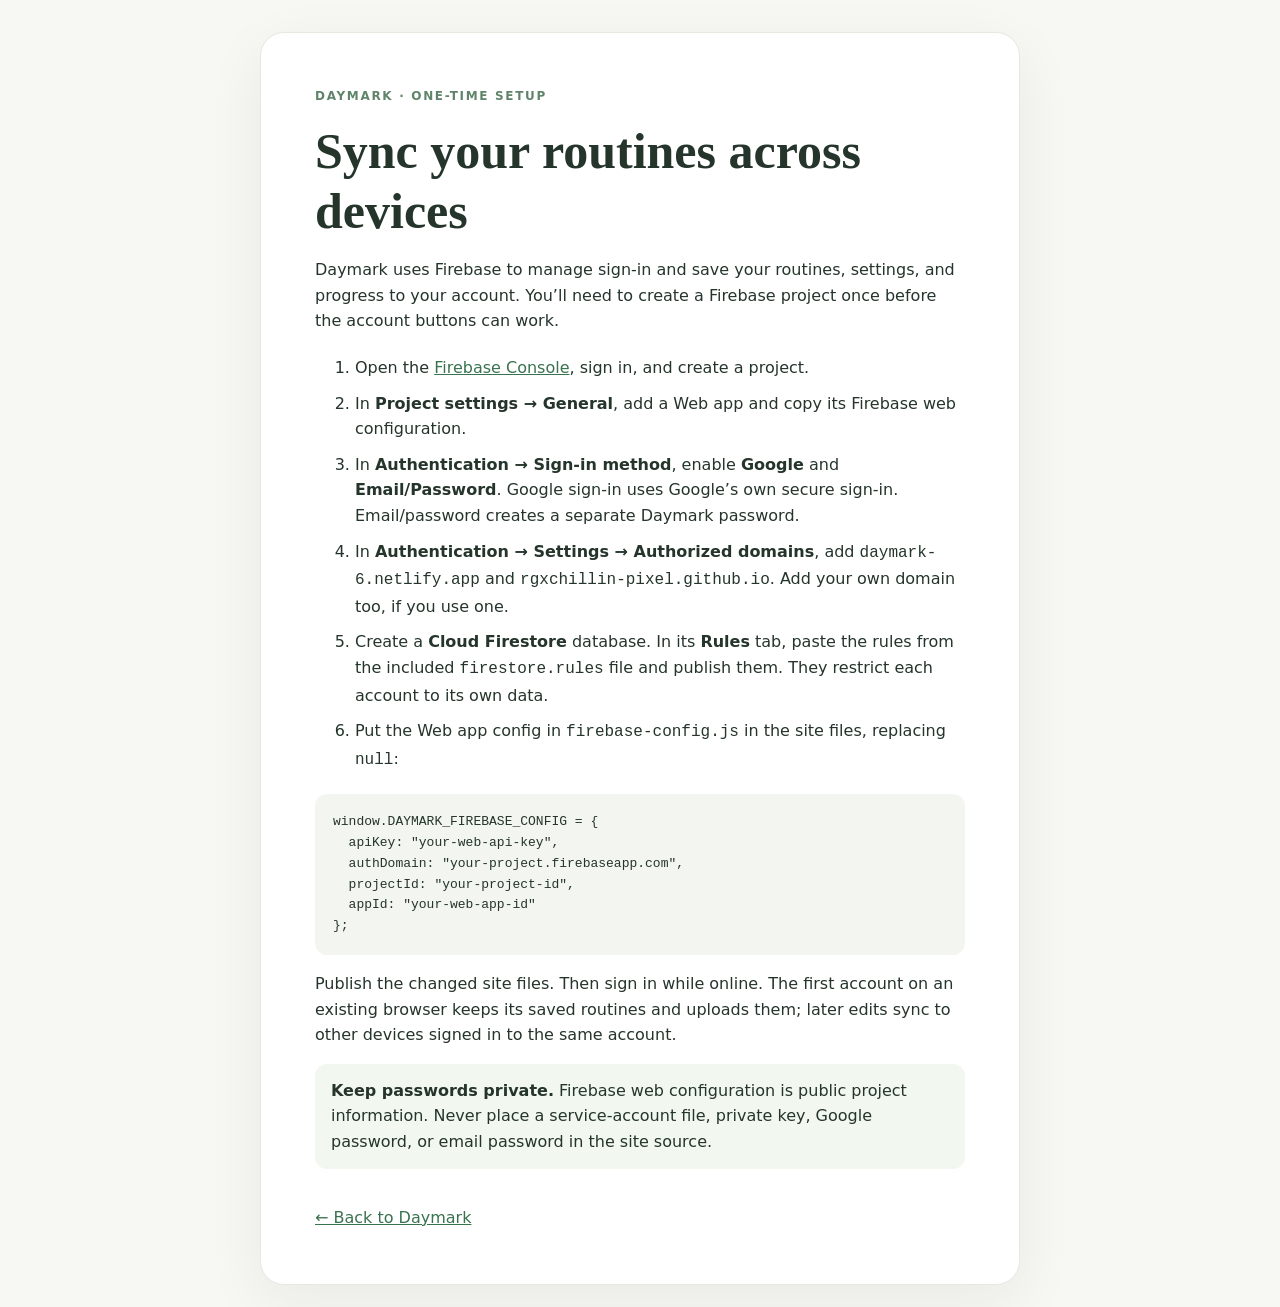
==== firebase-setup.html @ 9e7dbb24 "Add Firebase account sync and setup guide" ====
<!doctype html>
<html lang="en">
<head>
  <meta charset="utf-8"><meta name="viewport" content="width=device-width, initial-scale=1">
  <meta name="theme-color" content="#f7f7f4"><title>Set up Daymark accounts</title>
  <style>
    :root{font-family:system-ui,-apple-system,"Segoe UI",sans-serif;color:#25352b;background:#f7f7f4;line-height:1.6}*{box-sizing:border-box}body{margin:0;padding:32px 18px}.card{max-width:760px;margin:auto;padding:clamp(24px,5vw,54px);background:white;border:1px solid #e8e8df;border-radius:24px;box-shadow:0 18px 60px #23382510}a{color:#39724e}h1,h2{font-family:Georgia,serif;line-height:1.2}h1{font-size:clamp(34px,6vw,50px);margin:.3em 0}h2{font-size:23px;margin-top:32px}.eyebrow{font-size:12px;font-weight:700;letter-spacing:.14em;color:#60846a}li{padding:5px 0}code,pre{font-family:ui-monospace,Consolas,monospace}pre{padding:18px;overflow:auto;background:#f3f5f0;border-radius:12px;font-size:13px}.note{padding:14px 16px;background:#f2f7f0;border-radius:12px} .back{display:inline-block;margin-top:20px}
  </style>
</head>
<body><main class="card">
  <div class="eyebrow">DAYMARK · ONE-TIME SETUP</div><h1>Sync your routines across devices</h1>
  <p>Daymark uses Firebase to manage sign-in and save your routines, settings, and progress to your account. You’ll need to create a Firebase project once before the account buttons can work.</p>
  <ol>
    <li>Open the <a href="https://console.firebase.google.com/" target="_blank" rel="noopener">Firebase Console</a>, sign in, and create a project.</li>
    <li>In <b>Project settings → General</b>, add a Web app and copy its Firebase web configuration.</li>
    <li>In <b>Authentication → Sign-in method</b>, enable <b>Google</b> and <b>Email/Password</b>. Google sign-in uses Google’s own secure sign-in. Email/password creates a separate Daymark password.</li>
    <li>In <b>Authentication → Settings → Authorized domains</b>, add <code>daymark-6.netlify.app</code> and <code>rgxchillin-pixel.github.io</code>. Add your own domain too, if you use one.</li>
    <li>Create a <b>Cloud Firestore</b> database. In its <b>Rules</b> tab, paste the rules from the included <code>firestore.rules</code> file and publish them. They restrict each account to its own data.</li>
    <li>Put the Web app config in <code>firebase-config.js</code> in the site files, replacing <code>null</code>:</li>
  </ol>
  <pre>window.DAYMARK_FIREBASE_CONFIG = {
  apiKey: "your-web-api-key",
  authDomain: "your-project.firebaseapp.com",
  projectId: "your-project-id",
  appId: "your-web-app-id"
};</pre>
  <p>Publish the changed site files. Then sign in while online. The first account on an existing browser keeps its saved routines and uploads them; later edits sync to other devices signed in to the same account.</p>
  <p class="note"><b>Keep passwords private.</b> Firebase web configuration is public project information. Never place a service-account file, private key, Google password, or email password in the site source.</p>
  <a class="back" href="./">← Back to Daymark</a>
</main></body></html>
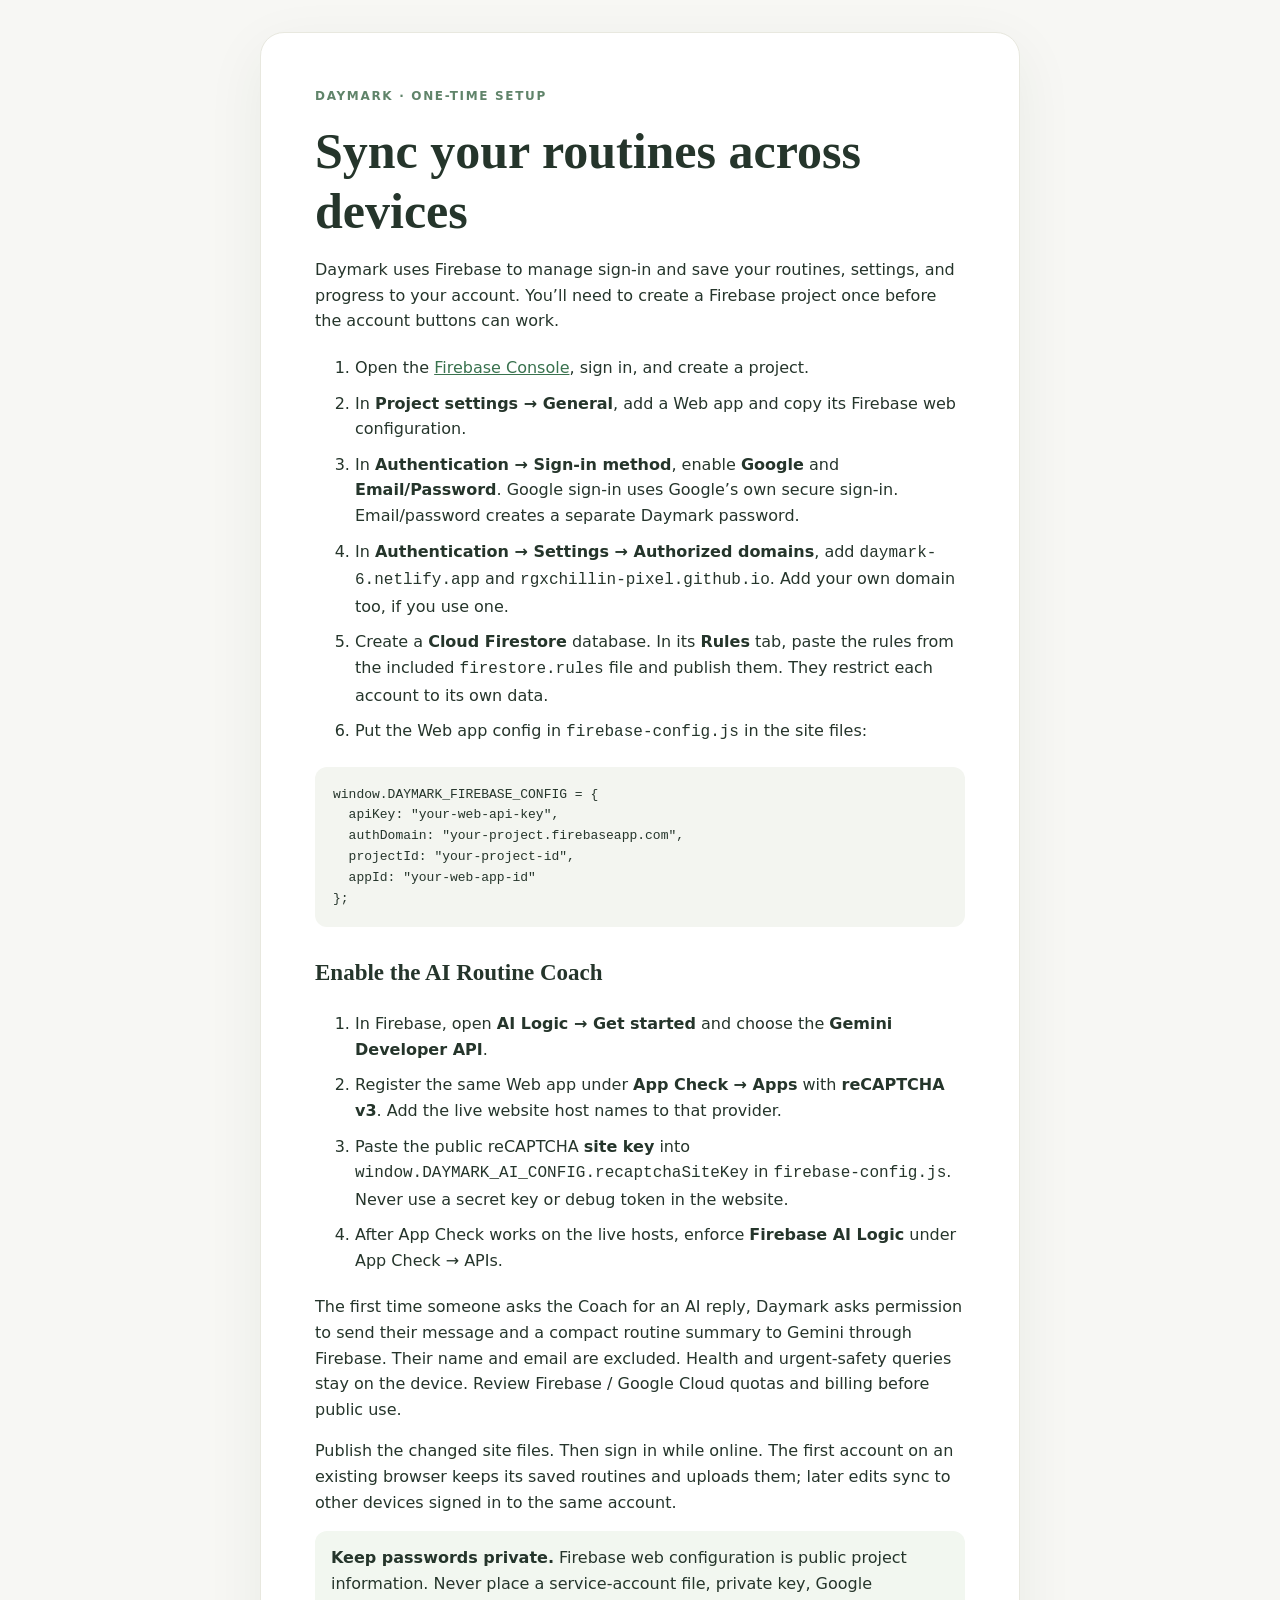
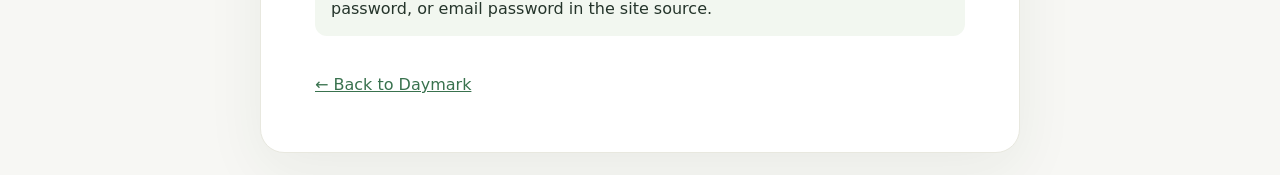
==== commit 439141d2: "Add the Gemini-powered Daymark Routine Coach Add an opt-in routine coach with responsive chat, perso" ====
--- a/firebase-setup.html
+++ b/firebase-setup.html
@@ -16,7 +16,7 @@
     <li>In <b>Authentication → Sign-in method</b>, enable <b>Google</b> and <b>Email/Password</b>. Google sign-in uses Google’s own secure sign-in. Email/password creates a separate Daymark password.</li>
     <li>In <b>Authentication → Settings → Authorized domains</b>, add <code>daymark-6.netlify.app</code> and <code>rgxchillin-pixel.github.io</code>. Add your own domain too, if you use one.</li>
     <li>Create a <b>Cloud Firestore</b> database. In its <b>Rules</b> tab, paste the rules from the included <code>firestore.rules</code> file and publish them. They restrict each account to its own data.</li>
-    <li>Put the Web app config in <code>firebase-config.js</code> in the site files, replacing <code>null</code>:</li>
+    <li>Put the Web app config in <code>firebase-config.js</code> in the site files:</li>
   </ol>
   <pre>window.DAYMARK_FIREBASE_CONFIG = {
   apiKey: "your-web-api-key",
@@ -24,6 +24,14 @@
   projectId: "your-project-id",
   appId: "your-web-app-id"
 };</pre>
+  <h2>Enable the AI Routine Coach</h2>
+  <ol>
+    <li>In Firebase, open <b>AI Logic → Get started</b> and choose the <b>Gemini Developer API</b>.</li>
+    <li>Register the same Web app under <b>App Check → Apps</b> with <b>reCAPTCHA v3</b>. Add the live website host names to that provider.</li>
+    <li>Paste the public reCAPTCHA <b>site key</b> into <code>window.DAYMARK_AI_CONFIG.recaptchaSiteKey</code> in <code>firebase-config.js</code>. Never use a secret key or debug token in the website.</li>
+    <li>After App Check works on the live hosts, enforce <b>Firebase AI Logic</b> under App Check → APIs.</li>
+  </ol>
+  <p>The first time someone asks the Coach for an AI reply, Daymark asks permission to send their message and a compact routine summary to Gemini through Firebase. Their name and email are excluded. Health and urgent-safety queries stay on the device. Review Firebase / Google Cloud quotas and billing before public use.</p>
   <p>Publish the changed site files. Then sign in while online. The first account on an existing browser keeps its saved routines and uploads them; later edits sync to other devices signed in to the same account.</p>
   <p class="note"><b>Keep passwords private.</b> Firebase web configuration is public project information. Never place a service-account file, private key, Google password, or email password in the site source.</p>
   <a class="back" href="./">← Back to Daymark</a>
